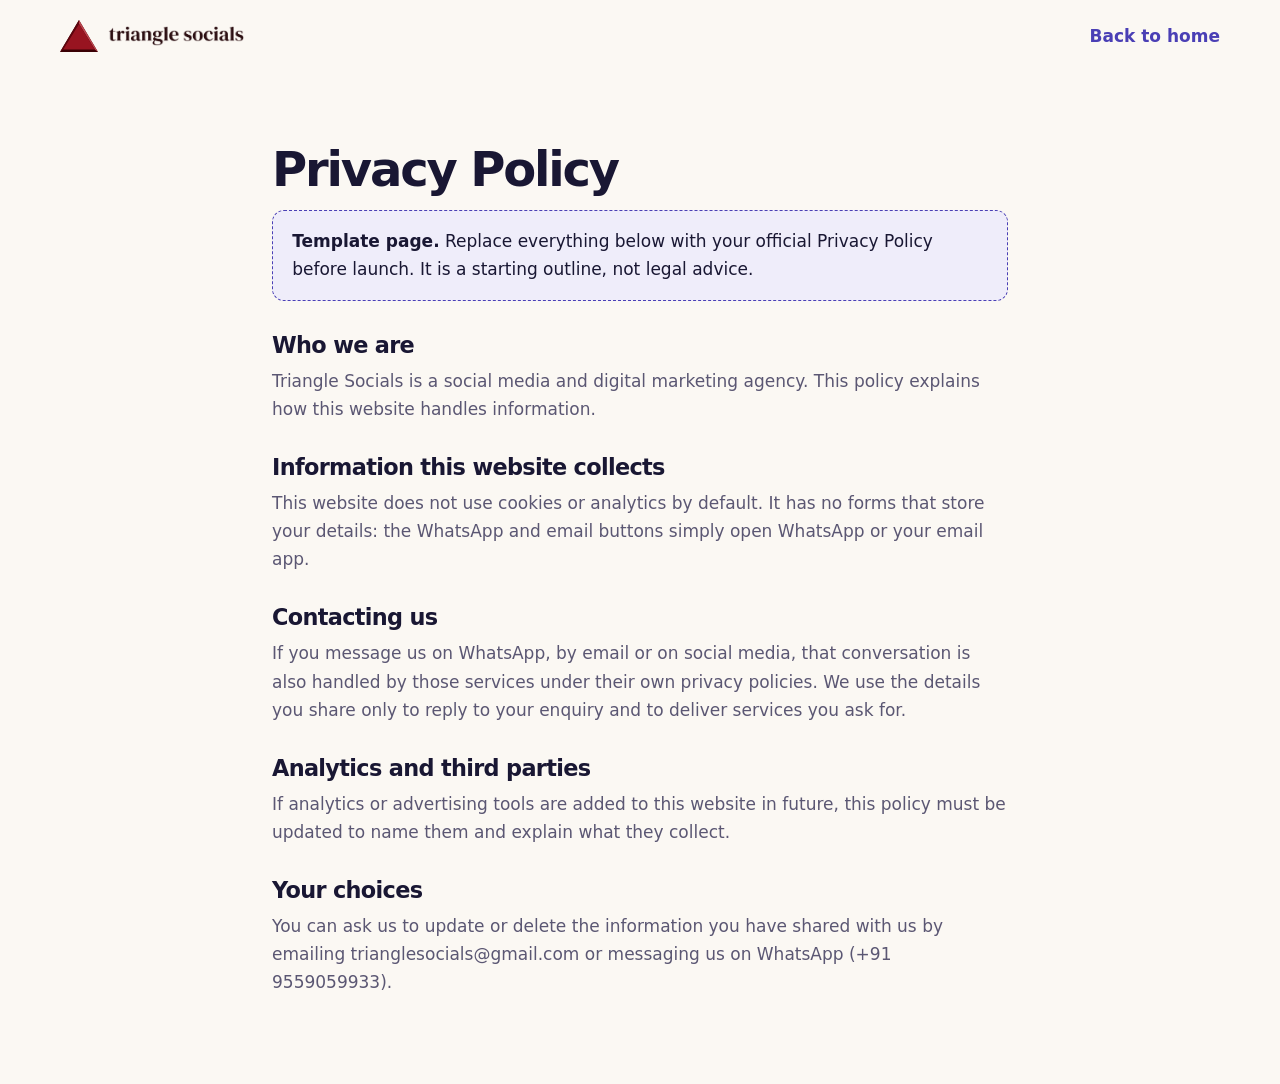
==== privacy.html @ 575d81a9 "Initial commit: Triangle Socials website Static site for Cloudflare Pages. No build step, no framewo" ====
<!DOCTYPE html>
<html lang="en">
<head>
<meta charset="utf-8">
<meta name="viewport" content="width=device-width, initial-scale=1">
<title>Privacy Policy | Triangle Socials</title>
<meta name="description" content="Privacy policy for the Triangle Socials website.">
<meta name="robots" content="noindex">
<meta name="theme-color" content="#fbf8f3">
<link rel="icon" href="favicon.ico" sizes="any">
<link rel="stylesheet" href="css/style.css">
</head>
<body>
<header class="site-header">
  <div class="container header__bar">
    <a class="brand" href="index.html">
      <img class="brand__mark" src="assets/logo/triangle-socials-mark.svg" width="108" height="89" alt="">
      <img class="brand__word" src="assets/logo/triangle-socials-wordmark.png" width="640" height="98" alt="Triangle Socials">
    </a>
    <a class="link-arrow" href="index.html">Back to home</a>
  </div>
</header>
<main class="container prose">
  <h1>Privacy Policy</h1>
  <p class="notice"><strong>Template page.</strong> Replace everything below with your official Privacy Policy before launch. It is a starting outline, not legal advice.</p>

  <h2>Who we are</h2>
  <p>Triangle Socials is a social media and digital marketing agency. This policy explains how this website handles information.</p>

  <h2>Information this website collects</h2>
  <p>This website does not use cookies or analytics by default. It has no forms that store your details: the WhatsApp and email buttons simply open WhatsApp or your email app.</p>

  <h2>Contacting us</h2>
  <p>If you message us on WhatsApp, by email or on social media, that conversation is also handled by those services under their own privacy policies. We use the details you share only to reply to your enquiry and to deliver services you ask for.</p>

  <h2>Analytics and third parties</h2>
  <p>If analytics or advertising tools are added to this website in future, this policy must be updated to name them and explain what they collect.</p>

  <h2>Your choices</h2>
  <p>You can ask us to update or delete the information you have shared with us by emailing trianglesocials@gmail.com or messaging us on WhatsApp (+91 9559059933).</p>
</main>
</body>
</html>
---- css/style.css ----
/* ==========================================================================
   TRIANGLE SOCIALS — stylesheet
   One file on purpose: no build step, one request, easy to hand over.
   Media queries live next to the component they affect.

   CONTENTS
     1. Design tokens (colours, type, spacing, shadows)
     2. Base + utilities
     3. Buttons and links
     4. Header and navigation
     5. Hero
     6. Section shells
     7. Service groups ("What we do")
     8. Google and local growth (journey, cards, comparison, local CTA)
     9. Industries
    10. Experience (case study, legacy, timeline)
    11. Founders
    12. How we work
    13. FAQ
    14. Contact CTA and social links
    15. Footer
    16. Floating WhatsApp button
    17. Scroll reveal
    18. 404 and legal pages
    19. Reduced motion
   ========================================================================== */

/* == 1. DESIGN TOKENS ====================================================== */
:root {
  /* Surfaces — about 80% of the page is these warm neutrals */
  --bg-primary: #fbf8f3;
  --bg-secondary: #f4efe8;
  --bg-accent: #efedfa;
  --surface: #ffffff;
  --night: #14122b;

  /* Text */
  --text-primary: #191733;
  --text-secondary: #5b5773;
  --text-on-dark: #f6f4ff;

  /* Brand — about 20%: indigo accent plus the logo's crimson */
  --brand-primary: #4a3fb5;
  --brand-primary-dark: #382f94;
  --brand-secondary: #911520;
  --brand-tint: #e6e2fa;
  --rose-tint: #f7e4e3;

  /* Lines and depth */
  --border-color: #e7e0d5;
  --shadow-soft: 0 12px 32px -14px rgba(25, 23, 51, .18);
  --shadow-lift: 0 26px 50px -20px rgba(25, 23, 51, .3);
  --shadow-btn: 0 10px 22px -8px rgba(74, 63, 181, .55);

  /* Type — system stack only, so no font is ever downloaded */
  --font-sans: ui-sans-serif, system-ui, -apple-system, "Segoe UI Variable Display", "Segoe UI", Roboto, "Helvetica Neue", Arial, sans-serif;

  /* Motion — one shared curve; only transform/opacity/colour are animated */
  --transition-interactive: transform 180ms ease, opacity 180ms ease, background-color 180ms ease, border-color 180ms ease, box-shadow 180ms ease, color 180ms ease;

  /* Shape and rhythm */
  --radius: 20px;
  --radius-sm: 12px;
  --radius-lg: 32px;
  --container: 1160px;
  --gutter: clamp(1.25rem, 5vw, 2.5rem);
  --header-h: 72px;
  --lattice: 56px;
}

/* == 2. BASE + UTILITIES =================================================== */
*, *::before, *::after { box-sizing: border-box; }
html { -webkit-text-size-adjust: 100%; scroll-padding-top: calc(var(--header-h) + 8px); color-scheme: light; }
@media (prefers-reduced-motion: no-preference) { html { scroll-behavior: smooth; } }
body { margin: 0; background: var(--bg-primary); color: var(--text-secondary); font: 400 1.0625rem/1.65 var(--font-sans); -webkit-font-smoothing: antialiased; -moz-osx-font-smoothing: grayscale; }
img, svg { max-width: 100%; }
img { display: block; height: auto; }
main:focus { outline: none; }
h1, h2, h3, h4 { margin: 0; color: var(--text-primary); font-weight: 800; line-height: 1.1; letter-spacing: -.03em; }
h1 { font-size: clamp(2.3rem, 6.2vw, 4.3rem); letter-spacing: -.045em; line-height: 1.03; }
h2 { font-size: clamp(1.85rem, 4.2vw, 2.9rem); }
h3 { font-size: clamp(1.2rem, 2.1vw, 1.45rem); letter-spacing: -.02em; line-height: 1.2; }
h4 { font-size: 1rem; letter-spacing: -.01em; line-height: 1.3; }
p { margin: 0 0 1rem; }
ul, ol { margin: 0; padding: 0; list-style: none; }
a { color: inherit; }
[hidden] { display: none !important; }
:focus-visible { outline: 3px solid var(--brand-primary); outline-offset: 3px; border-radius: 6px; }
.on-dark :focus-visible { outline-color: #fff; }
.sprite { position: absolute; width: 0; height: 0; overflow: hidden; }
.icon { width: 1.25rem; height: 1.25rem; flex: none; fill: none; stroke: currentColor; stroke-width: 1.8; stroke-linecap: round; stroke-linejoin: round; }
.visually-hidden { position: absolute !important; width: 1px; height: 1px; margin: -1px; padding: 0; overflow: hidden; clip: rect(0 0 0 0); white-space: nowrap; border: 0; }
.container { width: min(100% - 2 * var(--gutter), var(--container)); margin-inline: auto; }
.skip-link { position: absolute; left: 1rem; top: -4rem; z-index: 100; padding: .7rem 1rem; border-radius: var(--radius-sm); background: var(--text-primary); color: #fff; text-decoration: none; transition: top 150ms; }
.skip-link:focus { top: 1rem; }

/* Small brand pieces */
.tri { flex: none; width: .75em; height: .65em; background: var(--brand-secondary); clip-path: polygon(50% 0, 100% 100%, 0 100%); }
.eyebrow { display: inline-flex; align-items: center; gap: .6rem; margin: 0 0 1.1rem; font: 700 .78rem/1.2 var(--font-sans); letter-spacing: .16em; text-transform: uppercase; color: var(--brand-primary); }
.eyebrow::before { content: ""; width: .7rem; height: .6rem; background: var(--brand-secondary); clip-path: polygon(50% 0, 100% 100%, 0 100%); }
.mark { background: linear-gradient(transparent 64%, rgba(74, 63, 181, .18) 64%); padding: 0 .06em; margin: 0 -.06em; -webkit-box-decoration-break: clone; box-decoration-break: clone; }
.divider { display: flex; align-items: center; gap: 1rem; color: var(--border-color); }
.divider::before, .divider::after { content: ""; flex: 1; height: 1px; background: currentColor; }
.divider .tri { width: .9rem; height: .78rem; background: var(--brand-secondary); }
.badge { display: inline-flex; align-items: center; gap: .5rem; padding: .4rem .85rem; border-radius: 999px; background: var(--brand-tint); color: var(--brand-primary-dark); font: 700 .72rem/1 var(--font-sans); letter-spacing: .12em; text-transform: uppercase; }
.badge--dark { background: rgba(255, 255, 255, .1); color: #d8d2ff; }

/* == 3. BUTTONS AND LINKS ================================================== */
.btn { position: relative; display: inline-flex; align-items: center; justify-content: center; gap: .6rem; min-height: 48px; padding: .8rem 1.5rem; border: 1px solid transparent; border-radius: 999px; font: 700 .98rem/1.2 var(--font-sans); letter-spacing: -.01em; text-decoration: none; cursor: pointer; transition: var(--transition-interactive); -webkit-tap-highlight-color: transparent; }
.btn .icon { width: 1.1em; height: 1.1em; }
.btn .icon--arrow { transition: transform 180ms ease; }
.btn--lg { min-height: 54px; padding: .95rem 1.8rem; font-size: 1rem; }
.btn--sm { min-height: 42px; padding: .55rem 1.15rem; font-size: .92rem; }
.btn--primary { background: linear-gradient(180deg, #5849c9, var(--brand-primary)); color: #fff; box-shadow: 0 1px 0 rgba(255, 255, 255, .25) inset, var(--shadow-btn); }
.btn--ghost { border-color: var(--border-color); background: var(--surface); color: var(--text-primary); }
.btn--light { background: #fff; color: var(--brand-primary-dark); }
.btn--outline-light { border-color: rgba(255, 255, 255, .35); background: rgba(255, 255, 255, .06); color: #fff; }
@media (hover: hover) {
  .btn:hover { transform: translateY(-2px); }
  .btn:hover .icon--arrow { transform: translateX(3px); }
  .btn--primary:hover { background: linear-gradient(180deg, #6555d8, #4f43c2); box-shadow: 0 1px 0 rgba(255, 255, 255, .3) inset, 0 16px 28px -10px rgba(74, 63, 181, .6); }
  .btn--ghost:hover { border-color: var(--brand-primary); color: var(--brand-primary); box-shadow: var(--shadow-soft); }
  .btn--light:hover { box-shadow: 0 16px 30px -12px rgba(0, 0, 0, .55); }
  .btn--outline-light:hover { border-color: rgba(255, 255, 255, .65); background: rgba(255, 255, 255, .14); }
}
@media (max-width: 420px) { .btn--lg { padding-inline: 1.3rem; } }
.btn:active { transform: scale(.97); box-shadow: none; transition-duration: 90ms; }
.link-arrow { display: inline-flex; align-items: center; gap: .45rem; font-weight: 700; color: var(--brand-primary); text-decoration: none; transition: var(--transition-interactive); }
.link-arrow .icon { width: 1rem; height: 1rem; transition: transform 180ms ease; }
.link-arrow:active { transform: scale(.97); }
@media (hover: hover) { .link-arrow:hover { color: var(--brand-secondary); } .link-arrow:hover .icon { transform: translateX(4px); } }


/* == 4. HEADER AND NAVIGATION ============================================== */
.site-header { z-index: 50; background: rgba(251, 248, 243, .92); border-bottom: 1px solid transparent; transition: background-color 200ms ease, border-color 200ms ease, box-shadow 200ms ease; }
@supports ((-webkit-backdrop-filter: blur(1px)) or (backdrop-filter: blur(1px))) {
  .site-header { -webkit-backdrop-filter: saturate(1.5) blur(14px); backdrop-filter: saturate(1.5) blur(14px); }
}
@supports not ((-webkit-backdrop-filter: blur(1px)) or (backdrop-filter: blur(1px))) { .site-header { background: rgba(251, 248, 243, .97); } }
.site-header.is-scrolled { background: rgba(251, 248, 243, .97); border-color: var(--border-color); box-shadow: 0 12px 30px -24px rgba(25, 23, 51, .45); }
.js .site-header { position: sticky; top: 0; }
.header__bar { display: flex; flex-wrap: wrap; align-items: center; justify-content: space-between; gap: .25rem 1rem; min-height: var(--header-h); }
.brand { display: flex; align-items: center; gap: .65rem; text-decoration: none; }
.brand__mark { width: 38px; transition: transform 180ms ease; }
.brand__word { width: 136px; }
@media (hover: hover) { .brand:hover .brand__mark { transform: scale(1.08) rotate(-3deg); } }
.site-nav { flex-basis: 100%; padding-bottom: .7rem; }
.site-nav__list { display: flex; flex-wrap: wrap; gap: .1rem 1.25rem; }
.site-nav a { text-decoration: none; }
.site-nav__list a { position: relative; display: inline-block; padding: .4rem 0; font-size: .95rem; font-weight: 600; color: var(--text-primary); transition: color 180ms ease; }
.site-nav__list a::after { content: ""; position: absolute; left: 0; right: 0; bottom: 0; height: 2px; border-radius: 2px; background: linear-gradient(90deg, var(--brand-primary), var(--brand-secondary)); transform: scaleX(0); transform-origin: left; transition: transform 220ms ease; }
.site-nav__list a:hover { color: var(--brand-primary); }
.site-nav__list a:hover::after, .site-nav__list a[aria-current]::after { transform: scaleX(1); }
.site-nav__list a[aria-current] { color: var(--brand-primary); }
.site-nav .btn { margin-top: .6rem; }
.nav-toggle { display: none; width: 46px; height: 46px; align-items: center; justify-content: center; border: 1px solid var(--border-color); border-radius: 14px; background: var(--surface); color: var(--text-primary); cursor: pointer; transition: var(--transition-interactive); -webkit-tap-highlight-color: transparent; }
.nav-toggle:active { transform: scale(.95); }
.nav-toggle__bars, .nav-toggle__bars::before, .nav-toggle__bars::after { display: block; width: 20px; height: 2px; border-radius: 2px; background: currentColor; transition: transform 200ms ease, background-color 200ms ease; }
.nav-toggle__bars { position: relative; }
.nav-toggle__bars::before, .nav-toggle__bars::after { content: ""; position: absolute; left: 0; }
.nav-toggle__bars::before { top: -6px; }
.nav-toggle__bars::after { top: 6px; }
.nav-toggle[aria-expanded="true"] .nav-toggle__bars { background: transparent; }
.nav-toggle[aria-expanded="true"] .nav-toggle__bars::before { transform: translateY(6px) rotate(45deg); }
.nav-toggle[aria-expanded="true"] .nav-toggle__bars::after { transform: translateY(-6px) rotate(-45deg); }
/* With JavaScript the mobile menu becomes a dropdown panel */
.js .nav-toggle { display: inline-flex; }
.js .site-nav { position: absolute; inset: 100% 0 auto 0; flex-basis: auto; padding: .4rem var(--gutter) 1.6rem; background: rgba(251, 248, 243, .98); border-bottom: 1px solid var(--border-color); box-shadow: 0 30px 40px -30px rgba(25, 23, 51, .4); visibility: hidden; opacity: 0; transform: translateY(-8px); transition: opacity 200ms ease, transform 200ms ease, visibility 0s 200ms; }
.js .site-nav.is-open { visibility: visible; opacity: 1; transform: none; transition-delay: 0s; }
.js .site-nav__list { flex-direction: column; gap: 0; }
.js .site-nav__list a { display: block; padding: 1rem 0; border-bottom: 1px solid var(--border-color); font-size: 1.05rem; }
.js .site-nav__list a::after { display: none; }
.js .site-nav .btn { display: flex; margin-top: 1.25rem; }
@media (min-width: 980px) {
  .site-header { position: sticky; top: 0; }
  .header__bar { flex-wrap: nowrap; }
  .site-nav, .js .site-nav { position: static; display: flex; flex: 0 1 auto; align-items: center; gap: 1.75rem; padding: 0; border: 0; background: none; box-shadow: none; visibility: visible; opacity: 1; transform: none; }
  .nav-toggle, .js .nav-toggle { display: none; }
  .site-nav__list, .js .site-nav__list { flex-direction: row; gap: 1.4rem; }
  .site-nav__list a, .js .site-nav__list a { padding: .4rem 0; border: 0; font-size: .93rem; }
  .js .site-nav__list a::after { display: block; }
  .site-nav .btn, .js .site-nav .btn { display: inline-flex; margin: 0; }
}

/* == 5. HERO =============================================================== */
.hero { position: relative; overflow: hidden; padding: clamp(2.5rem, 6vw, 5rem) 0 clamp(3.5rem, 7vw, 6.5rem); }
.hero__bg { position: absolute; inset: 0; pointer-events: none; }
.hero__lattice { position: absolute; inset: 0; opacity: .6; background-image: repeating-linear-gradient(60deg, rgba(74, 63, 181, .12) 0 1px, transparent 1px var(--lattice)), repeating-linear-gradient(-60deg, rgba(74, 63, 181, .12) 0 1px, transparent 1px var(--lattice)), repeating-linear-gradient(0deg, rgba(74, 63, 181, .12) 0 1px, transparent 1px var(--lattice)); -webkit-mask-image: radial-gradient(ellipse 62% 72% at 78% 44%, #000 0, transparent 74%); mask-image: radial-gradient(ellipse 62% 72% at 78% 44%, #000 0, transparent 74%); }
.orb { position: absolute; aspect-ratio: 1; border-radius: 50%; }
.orb--indigo { width: clamp(320px, 52vw, 720px); right: -14%; top: -20%; background: radial-gradient(circle at 40% 40%, rgba(120, 104, 240, .3), rgba(120, 104, 240, 0) 66%); }
.orb--rose { width: clamp(260px, 40vw, 560px); left: -12%; bottom: -26%; background: radial-gradient(circle at 50% 50%, rgba(199, 60, 74, .16), rgba(199, 60, 74, 0) 66%); }
.hero__grid { position: relative; display: grid; gap: 3.5rem; align-items: center; }
.eyebrow--pill { padding: .5rem .95rem .5rem .85rem; border: 1px solid var(--border-color); border-radius: 999px; background: rgba(255, 255, 255, .75); }
.hero h1 { margin-bottom: 1.4rem; }
.hero__lead { max-width: 34rem; font-size: clamp(1.05rem, 1.9vw, 1.2rem); }
.hero__actions { display: flex; flex-wrap: wrap; gap: .8rem; margin: 2rem 0 1.75rem; }
.proof { display: flex; flex-wrap: wrap; gap: .6rem 1.4rem; font-size: .9rem; font-weight: 600; color: var(--text-primary); }
.proof li { display: flex; align-items: center; gap: .55rem; }
@media (max-width: 519px) { .hero__actions .btn { flex: 1 1 100%; } }

.stage { position: relative; width: min(100%, 540px); margin-inline: auto; }
.stage__card { position: absolute; inset: 0; border-radius: var(--radius-lg); }
.stage__card--back { background: linear-gradient(140deg, #e2ddf9, #cfc8f4); transform: translate(5%, 5%) rotate(5deg); }
.stage__card--mid { background: linear-gradient(140deg, #f9e6e5, #f1cdd0); transform: translate(-4%, 3%) rotate(-4deg); }
.stage__main { position: relative; z-index: 2; margin: 0; overflow: hidden; border: 1px solid rgba(255, 255, 255, .85); border-radius: var(--radius-lg); background: var(--bg-primary); box-shadow: var(--shadow-lift), 0 0 0 1px var(--border-color); }
.stage__main img { width: 100%; }
.chip { position: absolute; z-index: 3; display: inline-flex; align-items: center; gap: .5rem; padding: .45rem .9rem .45rem .45rem; border: 1px solid var(--border-color); border-radius: 999px; background: rgba(255, 255, 255, .94); box-shadow: var(--shadow-soft); font: 700 .82rem/1 var(--font-sans); color: var(--text-primary); white-space: nowrap; }
.chip .icon { width: 1.9rem; height: 1.9rem; padding: .45rem; border-radius: 50%; background: var(--brand-tint); color: var(--brand-primary); }
.chip--rose .icon { background: var(--rose-tint); color: var(--brand-secondary); }
.chip--1 { top: 3%; left: 4%; }
.chip--2 { top: 10%; right: 2%; }
.chip--3 { bottom: 10%; left: 2%; }
.chip--4 { bottom: 3%; right: 6%; }
@media (min-width: 960px) { .chip--1 { left: -3%; } .chip--2 { right: -4%; } .chip--3 { left: -4%; } .chip--4 { right: -2%; } }
.tri-float { position: absolute; z-index: 1; clip-path: polygon(50% 0, 100% 100%, 0 100%); }
.tri-float--1 { top: -4%; right: 14%; width: 54px; height: 47px; background: var(--brand-primary); opacity: .85; }
.tri-float--2 { bottom: -4%; left: 16%; width: 34px; height: 30px; background: var(--brand-secondary); opacity: .9; }
.tri-float--3 { top: 46%; right: -8%; width: 92px; height: 80px; background: var(--brand-tint); }
/* Idle motion runs only while the hero is on screen (js/main.js adds .hero-live) */
@media (prefers-reduced-motion: no-preference) {
  .hero-live .chip { animation: float 7s ease-in-out infinite; }
  .hero-live .chip--2 { animation-duration: 8s; animation-delay: -2s; }
  .hero-live .chip--3 { animation-duration: 9s; animation-delay: -4s; }
  .hero-live .chip--4 { animation-duration: 7.5s; animation-delay: -1s; }
  .hero-live .tri-float { animation: drift 14s ease-in-out infinite alternate; }
  .hero-live .tri-float--2 { animation-duration: 11s; }
}
@keyframes float { 0%, 100% { transform: translateY(0); } 50% { transform: translateY(-8px); } }
@keyframes drift { from { transform: translate(0, 0) rotate(0); } to { transform: translate(10px, -14px) rotate(14deg); } }
@media (max-width: 519px) {
  .chip--2 { top: 3%; }
  .chip--3 { bottom: 3%; }
  .chip--4 { right: 2%; }
  .chip { padding: .35rem .7rem .35rem .35rem; font-size: .74rem; }
  .chip .icon { width: 1.6rem; height: 1.6rem; padding: .38rem; }
  .tri-float--3 { right: -3%; }
}
@media (min-width: 960px) { .hero__grid { grid-template-columns: 1.05fr .95fr; gap: 4rem; } }

/* == 6. SECTION SHELLS ===================================================== */
.section { padding: clamp(4rem, 8vw, 7rem) 0; }
.section--slim { padding: clamp(3rem, 5vw, 4.5rem) 0; }
.section--tint { background: var(--bg-secondary); }
.section--accent { background: var(--bg-accent); }
.section__head { max-width: 46rem; margin-bottom: clamp(2.25rem, 5vw, 3.5rem); }
.section__head--wide { max-width: 52rem; }
.section__head p:not(.eyebrow) { margin: 1.1rem 0 0; font-size: 1.12rem; }

/* == 7. SERVICE GROUPS ===================================================== */
.groups { display: grid; gap: 1rem; }
.group { position: relative; padding: 1.7rem; border: 1px solid var(--border-color); border-radius: var(--radius); background: var(--surface); transition: var(--transition-interactive); }
.group__head { display: flex; align-items: flex-start; gap: 1rem; margin-bottom: 1.25rem; }
.group__head p { margin: .4rem 0 0; font-size: .98rem; }
.card__icon { display: grid; place-items: center; width: 52px; height: 52px; border-radius: 16px; background: var(--brand-tint); color: var(--brand-primary); transition: transform 220ms ease, background-color 180ms ease, color 180ms ease; }
.card__icon .icon { width: 1.5rem; height: 1.5rem; }
.chips-list { display: flex; flex-wrap: wrap; gap: .45rem; }
.chips-list li { padding: .4rem .8rem; border: 1px solid var(--border-color); border-radius: 999px; background: var(--bg-primary); font-size: .88rem; font-weight: 600; color: var(--text-primary); }
.group__link { margin-top: 1.25rem; }
.group--feature { background: linear-gradient(150deg, #fff 22%, var(--bg-accent)); border-color: #d6d0f2; }
.group--feature .chips-list li { background: rgba(255, 255, 255, .8); border-color: #ddd8f5; }
@media (hover: hover) {
  .group:hover { transform: translateY(-3px); border-color: rgba(74, 63, 181, .4); box-shadow: var(--shadow-lift); }
  .group:hover .card__icon { transform: rotate(-6deg); background: var(--brand-primary); color: #fff; }
}
.services__note { max-width: 44rem; margin: 2rem 0 0; font-size: 1rem; }
@media (min-width: 700px) {
  .groups { grid-template-columns: repeat(2, 1fr); }
  .group--feature { grid-column: 1 / -1; }
  .group--feature .group__head p { font-size: 1.08rem; }
}


/* == 8. GOOGLE AND LOCAL GROWTH ============================================ */

/* Customer journey */
.journey-wrap { margin-bottom: clamp(2rem, 4vw, 3rem); padding: clamp(1.4rem, 3.5vw, 2.25rem); border: 1px solid var(--border-color); border-radius: var(--radius); background: var(--surface); }
.journey__title { margin-bottom: 1.4rem; font-size: 1.1rem; }
.journey { display: grid; gap: .55rem; }
.journey__step { position: relative; display: flex; align-items: center; gap: .75rem; padding: .8rem 1rem; border: 1px solid var(--border-color); border-radius: var(--radius-sm); background: var(--bg-primary); font-size: .95rem; font-weight: 600; color: var(--text-primary); }
.journey__step .icon { width: 1.15rem; height: 1.15rem; color: var(--brand-primary); }
.journey__step::after { content: ""; position: absolute; left: 1.55rem; bottom: -.55rem; width: .7rem; height: .55rem; background: var(--border-color); clip-path: polygon(50% 100%, 100% 0, 0 0); }
.journey__step:last-child::after { display: none; }
.journey__step--end { border-color: #bfe9cd; background: #eefaf1; }
.journey__step--end .icon { color: #157a3c; }
.journey__note { margin: 1.25rem 0 0; font-size: .95rem; }
@media (min-width: 900px) {
  .journey { grid-template-columns: repeat(5, 1fr); gap: 1.4rem; }
  .journey__step { flex-direction: column; align-items: flex-start; gap: .55rem; height: 100%; }
  .journey__step::after { left: auto; right: -1.05rem; top: 50%; bottom: auto; width: .55rem; height: .7rem; transform: translateY(-50%); clip-path: polygon(100% 50%, 0 100%, 0 0); }
}

/* Google service cards */
.services__grid { display: grid; gap: 1rem; }
.card { position: relative; isolation: isolate; display: flex; flex-direction: column; overflow: hidden; padding: 1.65rem; border: 1px solid var(--border-color); border-radius: var(--radius); background: var(--surface); transition: var(--transition-interactive); -webkit-tap-highlight-color: transparent; }
.card::before { content: ""; position: absolute; inset: 0; z-index: -1; opacity: 0; background: radial-gradient(420px circle at var(--mx, 50%) var(--my, 0%), rgba(74, 63, 181, .11), transparent 45%); transition: opacity 220ms ease; }
.card .card__icon { margin-bottom: 1.3rem; }
.card h3 { margin-bottom: .55rem; }
.card p { margin: 0; font-size: .98rem; }
.card__list { display: grid; gap: .3rem; margin-top: 1.1rem; font-size: .95rem; }
.card__list li { display: flex; align-items: baseline; gap: .6rem; }
.card__list li::before { content: ""; flex: none; width: .55rem; height: .48rem; background: var(--brand-primary); clip-path: polygon(50% 0, 100% 100%, 0 100%); }
.card__cta { display: inline-flex; align-items: center; gap: .45rem; margin-top: auto; padding-top: 1.3rem; font-weight: 700; font-size: .95rem; color: var(--brand-primary); text-decoration: none; }
.card__cta::after { content: ""; position: absolute; inset: 0; }          /* the whole card is the link */
.card__cta .icon { width: 1rem; height: 1rem; transition: transform 180ms ease; }
.card:active { transform: scale(.985); }
@supports selector(:has(*)) {
  .card__cta:focus-visible { outline: none; }
  .card:has(.card__cta:focus-visible) { outline: 3px solid var(--brand-primary); outline-offset: 3px; }
}
@media (hover: hover) {
  .card:hover { transform: translateY(-4px); border-color: rgba(74, 63, 181, .4); box-shadow: var(--shadow-lift); }
  .card:hover::before { opacity: 1; }
  .card:hover .card__icon { transform: translateY(-3px) rotate(-6deg); background: var(--brand-primary); color: #fff; }
  .card:hover .card__cta .icon { transform: translateX(5px); }
}
.card--feature { background: linear-gradient(150deg, #fff 25%, var(--bg-accent)); }
.card--feature::after { content: ""; position: absolute; right: -34px; bottom: -34px; z-index: -1; width: 200px; height: 174px; background: var(--brand-tint); opacity: .6; clip-path: polygon(50% 0, 100% 100%, 0 100%); }
.card--feature h3 { font-size: clamp(1.4rem, 2.6vw, 1.8rem); }
.card--feature p { max-width: 34rem; font-size: 1.04rem; }
@media (min-width: 640px) { .services__grid { grid-template-columns: repeat(2, 1fr); } .card--feature { grid-column: 1 / -1; } .card--feature .card__list { columns: 2; } }
@media (min-width: 1000px) { .services__grid { grid-template-columns: repeat(3, 1fr); } .card--feature { grid-column: span 3; } .card--feature .card__list { columns: 3; } }

/* Paid / organic / local comparison */
.compare { margin-top: clamp(2.5rem, 5vw, 4rem); }
.compare__title { font-size: clamp(1.4rem, 2.8vw, 1.9rem); }
.compare__lead { max-width: 44rem; margin: .8rem 0 2rem; }
.compare__grid { display: grid; gap: 1rem; }
.compare__col { padding: 1.5rem; border: 1px solid var(--border-color); border-radius: var(--radius); background: var(--surface); transition: var(--transition-interactive); }
.compare__tag { margin: 0 0 .35rem; font: 700 .72rem/1.2 var(--font-sans); letter-spacing: .14em; text-transform: uppercase; color: var(--brand-secondary); }
.compare__col h4 { margin-bottom: 1rem; font-size: 1.2rem; letter-spacing: -.02em; }
.compare__col ul { display: grid; gap: .45rem; font-size: .95rem; }
.compare__col li { display: flex; align-items: baseline; gap: .6rem; }
.compare__col li::before { content: ""; flex: none; width: .5rem; height: .44rem; background: var(--brand-primary); clip-path: polygon(50% 0, 100% 100%, 0 100%); }
@media (hover: hover) { .compare__col:hover { transform: translateY(-3px); border-color: rgba(74, 63, 181, .4); box-shadow: var(--shadow-soft); } }
@media (min-width: 760px) { .compare__grid { grid-template-columns: repeat(3, 1fr); } }

/* Local lead generation band */
.local-cta { display: grid; gap: 1.75rem; align-items: center; margin-top: clamp(2.5rem, 5vw, 4rem); padding: clamp(1.6rem, 4vw, 2.75rem); border: 1px solid #d6d0f2; border-radius: var(--radius-lg); background: linear-gradient(140deg, #fff, var(--bg-accent)); }
.local-cta h3 { margin-bottom: .8rem; font-size: clamp(1.4rem, 3vw, 2rem); }
.local-cta p { margin: 0; }
.local-cta .btn { justify-self: start; }
@media (min-width: 900px) { .local-cta { grid-template-columns: 1fr auto; gap: 3rem; } .local-cta .btn { justify-self: end; } }

/* == 9. INDUSTRIES ========================================================= */
.industries { display: grid; gap: 1rem; }
.industry { padding: 1.45rem; border: 1px solid var(--border-color); border-radius: var(--radius); background: var(--surface); transition: var(--transition-interactive); }
.industry .icon { width: 1.6rem; height: 1.6rem; margin-bottom: .9rem; color: var(--brand-primary); }
.industry h3 { margin-bottom: .3rem; font-size: 1.12rem; }
.industry p { margin: 0; font-size: .95rem; }
@media (hover: hover) { .industry:hover { transform: translateY(-3px); border-color: rgba(74, 63, 181, .4); box-shadow: var(--shadow-soft); } }
@media (min-width: 620px) { .industries { grid-template-columns: repeat(2, 1fr); } }
@media (min-width: 980px) { .industries { grid-template-columns: repeat(3, 1fr); } }

/* == 10. EXPERIENCE ======================================================== */
.case { position: relative; display: grid; gap: 2.5rem; overflow: hidden; padding: clamp(1.4rem, 4vw, 3rem); border: 1px solid var(--border-color); border-radius: var(--radius-lg); background: var(--surface); box-shadow: var(--shadow-soft); }
.case::before { content: ""; position: absolute; left: -120px; top: -160px; width: 460px; aspect-ratio: 1; border-radius: 50%; background: radial-gradient(circle, rgba(120, 104, 240, .16), transparent 68%); pointer-events: none; }
.case > * { position: relative; }
.case__cover { position: relative; overflow: hidden; margin-bottom: 1.75rem; border-radius: var(--radius); aspect-ratio: 16 / 9; background: repeating-linear-gradient(60deg, rgba(255, 255, 255, .14) 0 1px, transparent 1px 44px), repeating-linear-gradient(-60deg, rgba(255, 255, 255, .14) 0 1px, transparent 1px 44px), repeating-linear-gradient(0deg, rgba(255, 255, 255, .14) 0 1px, transparent 1px 44px), linear-gradient(140deg, #3a2f95, #5b45d6 62%, #a13a72); }
.case__cover svg { position: absolute; inset: 0; width: 100%; height: 100%; transition: transform 500ms ease; }
.case__cover::after { content: ""; position: absolute; inset: 0; background: linear-gradient(180deg, transparent 45%, rgba(20, 18, 43, .35)); opacity: .6; transition: opacity 220ms ease; }
.case__title { margin: 1rem 0 .35rem; font-size: clamp(2.2rem, 5vw, 3.4rem); letter-spacing: -.045em; }
.case__sub { margin-bottom: 1rem; font-weight: 700; color: var(--brand-primary); }
.case__text { font-size: 1.05rem; }
.case .btn { margin-top: .5rem; }
.work-groups { display: grid; gap: 1rem; align-content: start; }
.work-group { padding: 1.3rem 1.4rem; border: 1px solid var(--border-color); border-radius: var(--radius-sm); background: var(--bg-primary); transition: var(--transition-interactive); }
.work-group h4 { margin-bottom: .8rem; font-size: 1.02rem; }
.work-group ul { display: grid; gap: .4rem; font-size: .96rem; }
.work-group li { display: flex; align-items: baseline; gap: .65rem; }
.work-group li::before { content: ""; flex: none; width: .55rem; height: .48rem; background: var(--brand-primary); clip-path: polygon(50% 0, 100% 100%, 0 100%); }
.work-group p { margin: 0; font-size: .96rem; }
@media (hover: hover) {
  .work-group:hover { transform: translateY(-2px); border-color: rgba(74, 63, 181, .4); background: #fff; box-shadow: var(--shadow-soft); }
  .case:hover .case__cover svg { transform: scale(1.04); }
  .case:hover .case__cover::after { opacity: .25; }
}
@media (min-width: 640px) { .work-groups { grid-template-columns: repeat(2, 1fr); } }
@media (min-width: 980px) { .case { grid-template-columns: .92fr 1.08fr; gap: 3.5rem; align-items: start; } }

.legacy { position: relative; display: grid; gap: 2rem; align-items: center; overflow: hidden; margin-top: 1.25rem; padding: clamp(1.6rem, 4.5vw, 3.5rem); border-radius: var(--radius-lg); background: radial-gradient(120% 150% at 0% 0%, #2c2668 0, var(--night) 62%); color: var(--text-on-dark); box-shadow: var(--shadow-lift); }
.legacy::after { content: ""; position: absolute; inset: 0; pointer-events: none; background-image: repeating-linear-gradient(60deg, rgba(255, 255, 255, .07) 0 1px, transparent 1px var(--lattice)), repeating-linear-gradient(-60deg, rgba(255, 255, 255, .07) 0 1px, transparent 1px var(--lattice)), repeating-linear-gradient(0deg, rgba(255, 255, 255, .07) 0 1px, transparent 1px var(--lattice)); -webkit-mask-image: radial-gradient(ellipse 70% 100% at 100% 0, #000, transparent 70%); mask-image: radial-gradient(ellipse 70% 100% at 100% 0, #000, transparent 70%); }
.legacy > * { position: relative; z-index: 1; }
.legacy__stat { display: flex; align-items: baseline; gap: .9rem; }
.legacy__num { font-size: clamp(4.5rem, 13vw, 8.5rem); font-weight: 800; letter-spacing: -.07em; line-height: .85; color: #fff; }
.legacy__cap { max-width: 9rem; font-size: .9rem; font-weight: 600; line-height: 1.35; color: #cfc8ff; }
.legacy h3 { margin: 1rem 0; font-size: clamp(1.55rem, 3.4vw, 2.3rem); color: #fff; }
.legacy p { max-width: 40rem; color: rgba(246, 244, 255, .82); }
.legacy__note { margin: 1.5rem 0 0; padding-left: 1.1rem; border-left: 2px solid #d8506a; font-weight: 600; color: #fff !important; }
@media (min-width: 900px) { .legacy { grid-template-columns: auto 1fr; gap: 4.5rem; } .legacy__stat { flex-direction: column; align-items: flex-start; gap: 1rem; } }

/* Case study timeline */
.timeline { margin-top: clamp(3rem, 6vw, 5rem); }
.timeline > h3 { margin-bottom: 2rem; font-size: clamp(1.4rem, 3vw, 1.9rem); }
.timeline__list { position: relative; display: grid; gap: 1.6rem; padding-left: 2.1rem; }
.timeline__list::before { content: ""; position: absolute; left: .55rem; top: .4rem; bottom: .4rem; width: 2px; border-radius: 2px; background: linear-gradient(180deg, var(--brand-primary), var(--brand-secondary)); transform-origin: top; transition: transform 1.2s cubic-bezier(.2, .7, .2, 1); }
.tstep { position: relative; transition: opacity 500ms ease var(--d, 0ms), transform 500ms ease var(--d, 0ms); }
.tstep::before { content: ""; position: absolute; left: -2.1rem; top: .3rem; width: 1.15rem; height: 1rem; background: var(--brand-primary); clip-path: polygon(50% 0, 100% 100%, 0 100%); }
.tstep:last-child::before { background: var(--brand-secondary); transform: scale(1.25); transform-origin: 50% 100%; }
.tstep__num { display: block; margin-bottom: .2rem; font-size: .8rem; font-weight: 800; letter-spacing: .14em; color: var(--brand-primary); }
.tstep h4 { margin-bottom: .3rem; font-size: 1.1rem; }
.tstep p { margin: 0; font-size: .95rem; }
.timeline.reveal:not(.is-visible) .timeline__list::before { transform: scaleY(0); }
.timeline.reveal:not(.is-visible) .tstep { opacity: 0; transform: translateY(14px); }
.timeline.reveal { opacity: 1; transform: none; }
@media (min-width: 1000px) {
  .timeline__list { grid-template-columns: repeat(6, 1fr); gap: 1.4rem; padding: 2.4rem 0 0; }
  .timeline__list::before { left: 0; right: 0; top: 1.15rem; bottom: auto; width: auto; height: 2px; background: linear-gradient(90deg, var(--brand-primary), var(--brand-secondary)); transform-origin: left; }
  .tstep::before { left: 0; top: -2.19rem; }
  .timeline.reveal:not(.is-visible) .timeline__list::before { transform: scaleX(0); }
}


/* == 11. FOUNDERS ========================================================== */
.founders__layout { display: grid; gap: 2.5rem; }
.founders__intro p:not(.eyebrow) { margin: 1.1rem 0 0; font-size: 1.1rem; }
.founders__grid { display: grid; gap: 1.25rem; }
.founder { position: relative; overflow: hidden; border: 1px solid var(--border-color); border-radius: var(--radius-lg); background: var(--surface); transition: var(--transition-interactive); }
.founder__media { position: relative; overflow: hidden; aspect-ratio: 4 / 4.4; background: linear-gradient(150deg, var(--bg-accent), #ddd7f6); }
.founder:nth-child(2) .founder__media { background: linear-gradient(150deg, var(--rose-tint), #efcdd1); }
.founder__media > * { transition: transform 500ms ease; }
.founder__art { position: absolute; inset: 0; width: 100%; height: 100%; color: var(--brand-primary); }
.founder:nth-child(2) .founder__art { color: var(--brand-secondary); }
.founder__media img { width: 100%; height: 100%; object-fit: cover; }
.founder__body { padding: 1.4rem 1.5rem 1.6rem; }
.founder__role { margin: .25rem 0 0; font-size: .95rem; font-weight: 600; color: var(--brand-primary); }
.founder__links { display: flex; gap: .5rem; margin-top: 1rem; }
.founder__links a { display: grid; place-items: center; width: 40px; height: 40px; border: 1px solid var(--border-color); border-radius: 50%; color: var(--text-primary); transition: var(--transition-interactive); }
.founder__links a:hover { border-color: var(--brand-primary); background: var(--brand-primary); color: #fff; transform: scale(1.08); }
.founder__links a:active { transform: scale(.95); }
@media (hover: hover) {
  .founder:hover { transform: translateY(-4px); border-color: rgba(74, 63, 181, .4); box-shadow: var(--shadow-lift); }
  .founder:hover .founder__media > * { transform: scale(1.05); }
  .founder__links { opacity: 0; transform: translateY(6px); transition: opacity 180ms ease, transform 180ms ease; }
  .founder:hover .founder__links, .founder:focus-within .founder__links { opacity: 1; transform: none; }
}
@media (min-width: 720px) { .founders__grid { grid-template-columns: repeat(2, 1fr); } }
@media (min-width: 1040px) { .founders__layout { grid-template-columns: .85fr 1.15fr; gap: 4rem; align-items: center; } }

/* == 12. HOW WE WORK ======================================================= */
.process { display: grid; gap: 1.5rem; counter-reset: step; }
.process__step { position: relative; padding-top: 1.1rem; border-top: 2px solid var(--text-primary); }
.process__step::before { content: ""; position: absolute; top: -9px; left: 0; width: 16px; height: 14px; background: var(--brand-secondary); clip-path: polygon(50% 0, 100% 100%, 0 100%); }
.process__num { display: block; margin-bottom: .5rem; font: 800 1.6rem/1 var(--font-sans); letter-spacing: -.04em; color: var(--brand-primary); }
.process__step h3 { margin-bottom: .3rem; font-size: 1.12rem; }
.process__step p { margin: 0; font-size: .95rem; }
@media (min-width: 720px) { .process { grid-template-columns: repeat(4, 1fr); gap: 1.5rem; } }

/* == 13. FAQ =============================================================== */
.faq__layout { display: grid; gap: 2.5rem; }
.faq__intro p:not(.eyebrow) { margin-top: 1.1rem; font-size: 1.1rem; }
.faq details { border-bottom: 1px solid var(--border-color); }
.faq details:first-child { border-top: 1px solid var(--border-color); }
.faq summary { position: relative; padding: 1.35rem 3.4rem 1.35rem 0; list-style: none; cursor: pointer; font: 700 1.05rem/1.4 var(--font-sans); letter-spacing: -.01em; color: var(--text-primary); transition: color 180ms ease; }
.faq summary::-webkit-details-marker { display: none; }
.faq summary::after { content: "+"; position: absolute; right: 0; top: 50%; display: grid; place-items: center; width: 2.1rem; height: 2.1rem; border: 1px solid var(--border-color); border-radius: 50%; background: var(--surface); font-size: 1.25rem; font-weight: 500; line-height: 1; color: var(--brand-primary); transform: translateY(-50%); transition: var(--transition-interactive); }
.faq details[open] summary::after { content: "\2013"; border-color: transparent; background: var(--brand-primary); color: #fff; }
.faq summary:hover { color: var(--brand-primary); }
.faq summary:active::after { transform: translateY(-50%) scale(.92); }
.faq__answer { padding: 0 3.4rem 1.5rem 0; }
.faq__answer p { margin: 0; }
@media (prefers-reduced-motion: no-preference) { .faq details[open] .faq__answer { animation: fade-in 260ms ease; } }
@keyframes fade-in { from { opacity: 0; transform: translateY(-4px); } to { opacity: 1; transform: none; } }
@media (min-width: 960px) { .faq__layout { grid-template-columns: .8fr 1.2fr; gap: 5rem; } .faq__intro { position: sticky; top: calc(var(--header-h) + 2rem); align-self: start; } }

/* == 14. CONTACT CTA AND SOCIAL LINKS ====================================== */
.cta { padding: clamp(3rem, 7vw, 6rem) 0; }
.cta__panel { position: relative; overflow: hidden; padding: clamp(1.6rem, 7vw, 5rem); border-radius: var(--radius-lg); background: radial-gradient(120% 150% at 88% 0%, #3a2f9c 0, var(--night) 58%); color: var(--text-on-dark); box-shadow: var(--shadow-lift); }
.cta__lattice { position: absolute; inset: 0; pointer-events: none; background-image: repeating-linear-gradient(60deg, rgba(255, 255, 255, .07) 0 1px, transparent 1px var(--lattice)), repeating-linear-gradient(-60deg, rgba(255, 255, 255, .07) 0 1px, transparent 1px var(--lattice)), repeating-linear-gradient(0deg, rgba(255, 255, 255, .07) 0 1px, transparent 1px var(--lattice)); -webkit-mask-image: radial-gradient(ellipse 70% 100% at 92% 8%, #000, transparent 72%); mask-image: radial-gradient(ellipse 70% 100% at 92% 8%, #000, transparent 72%); }
.cta__glow { position: absolute; right: -140px; top: -170px; width: 520px; aspect-ratio: 1; border-radius: 50%; background: radial-gradient(circle, rgba(150, 130, 255, .38), transparent 66%); pointer-events: none; }
.cta__panel > :not(.cta__lattice):not(.cta__glow) { position: relative; z-index: 1; }
.cta__panel .eyebrow { color: #cfc8ff; }
.cta__panel h2 { max-width: 16ch; font-size: clamp(2.1rem, 5.4vw, 3.7rem); color: #fff; }
.cta__lead { max-width: 34rem; margin: 1.3rem 0 2rem; font-size: 1.15rem; color: rgba(246, 244, 255, .86); }
.cta__actions { display: flex; flex-wrap: wrap; gap: .8rem; }
.cta__details { display: grid; gap: 1rem; margin: 2.5rem 0 0; padding-top: 1.75rem; border-top: 1px solid rgba(255, 255, 255, .14); }
.cta__details > div { display: flex; flex-wrap: wrap; align-items: baseline; gap: .3rem 1.1rem; }
.cta__details dt { min-width: 5.5rem; font: 700 .74rem/1.2 var(--font-sans); letter-spacing: .14em; text-transform: uppercase; color: #b7aef5; }
.cta__details dd { margin: 0; font-weight: 700; color: #fff; }
.cta__details a { text-decoration: none; border-bottom: 1px solid rgba(255, 255, 255, .3); transition: border-color 180ms ease, color 180ms ease; }
.cta__details a:hover { border-color: #fff; }
@media (min-width: 760px) { .cta__details { grid-template-columns: repeat(2, auto); justify-content: start; column-gap: 4rem; } }
@media (max-width: 519px) { .cta__actions .btn { flex: 1 1 100%; } }

/* Social icons (rendered from js/config.js; hidden until a URL is set) */
.social { display: flex; flex-wrap: wrap; gap: .6rem; }
.social a { display: inline-flex; align-items: center; gap: .5rem; padding: .55rem .95rem; border: 1px solid var(--border-color); border-radius: 999px; background: var(--surface); font-size: .92rem; font-weight: 700; color: var(--text-primary); text-decoration: none; transition: var(--transition-interactive); }
.social a:hover { border-color: var(--brand-primary); background: var(--brand-primary); color: #fff; transform: scale(1.05); }
.social a:active { transform: scale(.96); }
.social .icon { width: 1.1rem; height: 1.1rem; }
.follow__title { margin: 0 0 .8rem; font: 700 .74rem/1.2 var(--font-sans); letter-spacing: .14em; text-transform: uppercase; color: var(--text-primary); }
.on-dark .follow__title { color: #b7aef5; }
.cta__social { margin-top: 1.9rem; }
.on-dark .social a { border-color: rgba(255, 255, 255, .22); background: rgba(255, 255, 255, .06); color: #fff; }
.on-dark .social a:hover { border-color: #fff; background: #fff; color: var(--brand-primary-dark); }

/* == 15. FOOTER ============================================================ */
.site-footer { padding: clamp(3rem, 6vw, 4.5rem) 0 6.5rem; border-top: 1px solid var(--border-color); background: var(--bg-secondary); font-size: .97rem; }
.footer__grid { display: grid; gap: 2.5rem; }
.footer__logo { display: inline-flex; flex-direction: column; align-items: flex-start; gap: .6rem; text-decoration: none; }
.footer__logo .brand__mark { width: 66px; }
.footer__logo .brand__word { width: 168px; }
.footer__about { max-width: 24rem; margin: 1.1rem 0 0; }
.site-footer h2 { margin-bottom: 1rem; font: 700 .74rem/1.2 var(--font-sans); letter-spacing: .14em; text-transform: uppercase; color: var(--text-primary); }
.footer__h2--gap { margin-top: 2rem; }
.footer__links a, .footer__contact a { display: inline-block; padding: .25rem 0; text-decoration: none; transition: color 180ms ease, transform 180ms ease; }
.footer__links a:hover, .footer__contact a:hover { color: var(--brand-primary); transform: translateX(3px); }
.footer__social { margin-top: 1.5rem; }
.footer__bar { display: flex; flex-wrap: wrap; justify-content: space-between; gap: .75rem 1.5rem; margin-top: 3rem; padding-top: 1.5rem; border-top: 1px solid var(--border-color); font-size: .9rem; }
.footer__bar p { margin: 0; }
.footer__bar ul { display: flex; gap: 1.4rem; }
.footer__bar a { text-decoration: none; transition: color 180ms ease; }
.footer__bar a:hover { color: var(--brand-primary); text-decoration: underline; }
@media (min-width: 760px) { .footer__grid { grid-template-columns: 1.5fr 1fr 1.1fr; gap: 3rem; } }

/* == 16. FLOATING WHATSAPP BUTTON ========================================== */
.wa-float { position: fixed; right: max(1rem, env(safe-area-inset-right)); bottom: max(1rem, env(safe-area-inset-bottom)); z-index: 60; display: inline-flex; align-items: center; justify-content: center; gap: .6rem; min-width: 58px; min-height: 58px; padding: 0 1.4rem 0 1.1rem; border-radius: 999px; background: #25d366; color: #052e16; font: 800 .98rem/1 var(--font-sans); letter-spacing: -.01em; text-decoration: none; box-shadow: 0 14px 30px -10px rgba(5, 46, 22, .55), 0 2px 0 rgba(255, 255, 255, .35) inset; transition: var(--transition-interactive); -webkit-tap-highlight-color: transparent; }
.wa-float .icon { width: 1.7rem; height: 1.7rem; }
.wa-float:active { transform: scale(.94); box-shadow: 0 6px 14px -8px rgba(5, 46, 22, .6); transition-duration: 90ms; }
.wa-float:focus-visible { outline: 3px solid var(--text-primary); outline-offset: 3px; }
.wa-float::after { content: attr(data-tooltip); position: absolute; right: 0; bottom: calc(100% + .7rem); padding: .5rem .8rem; border-radius: 10px; background: var(--text-primary); color: #fff; font: 600 .82rem/1.2 var(--font-sans); white-space: nowrap; opacity: 0; transform: translateY(4px); pointer-events: none; transition: opacity 160ms ease, transform 160ms ease; }
@media (hover: hover) {
  .wa-float:hover { transform: translateY(-3px); box-shadow: 0 20px 36px -12px rgba(5, 46, 22, .6), 0 2px 0 rgba(255, 255, 255, .35) inset; }
  .wa-float:hover::after { opacity: 1; transform: none; }
}
.wa-float:focus-visible::after { opacity: 1; transform: none; }
.nav-open .wa-float { opacity: 0; pointer-events: none; transform: scale(.9); }
@media (max-width: 639px) {
  .wa-float { width: 58px; padding: 0; }
  .wa-float__label { position: absolute; width: 1px; height: 1px; margin: -1px; overflow: hidden; clip: rect(0 0 0 0); white-space: nowrap; }
}

/* == 17. SCROLL REVEAL ===================================================== */
/* js/main.js adds .reveal only to blocks that start below the fold, then removes
   it once shown so hover transforms are never fighting the reveal transform. */
.reveal { opacity: 0; transform: translateY(18px); transition: opacity 600ms ease var(--d, 0ms), transform 600ms cubic-bezier(.2, .7, .2, 1) var(--d, 0ms); }
.reveal.is-visible { opacity: 1; transform: none; }

/* == 18. 404 AND LEGAL PAGES =============================================== */
.notfound { display: grid; place-items: center; min-height: calc(100vh - var(--header-h) - 2px); padding: 3rem 0; text-align: center; }
.notfound__mark { width: 96px; margin: 0 auto 1.5rem; }
.notfound h1 { margin-bottom: 1rem; font-size: clamp(2.2rem, 7vw, 3.6rem); }
.notfound p { max-width: 30rem; margin: 0 auto 1.75rem; }
.notfound__actions { display: flex; flex-wrap: wrap; justify-content: center; gap: .75rem; }
.prose { max-width: 46rem; padding: clamp(2.5rem, 6vw, 4.5rem) 0; }
.prose h1 { margin-bottom: 1rem; font-size: clamp(2rem, 5vw, 3rem); }
.prose h2 { margin: 2rem 0 .6rem; font-size: 1.4rem; }
.prose .notice { padding: 1rem 1.2rem; border: 1px dashed var(--brand-primary); border-radius: var(--radius-sm); background: var(--bg-accent); color: var(--text-primary); }

/* == 19. REDUCED MOTION ==================================================== */
@media (prefers-reduced-motion: reduce) {
  *, *::before, *::after { animation: none !important; transition-duration: .01ms !important; transition-delay: 0s !important; scroll-behavior: auto !important; }
  .reveal, .timeline.reveal:not(.is-visible) .tstep { opacity: 1 !important; transform: none !important; }
  .timeline.reveal:not(.is-visible) .timeline__list::before { transform: none !important; }
  .card:hover, .group:hover, .founder:hover, .work-group:hover, .industry:hover, .compare__col:hover,
  .btn:hover, .wa-float:hover, .social a:hover, .brand:hover .brand__mark { transform: none !important; }
}
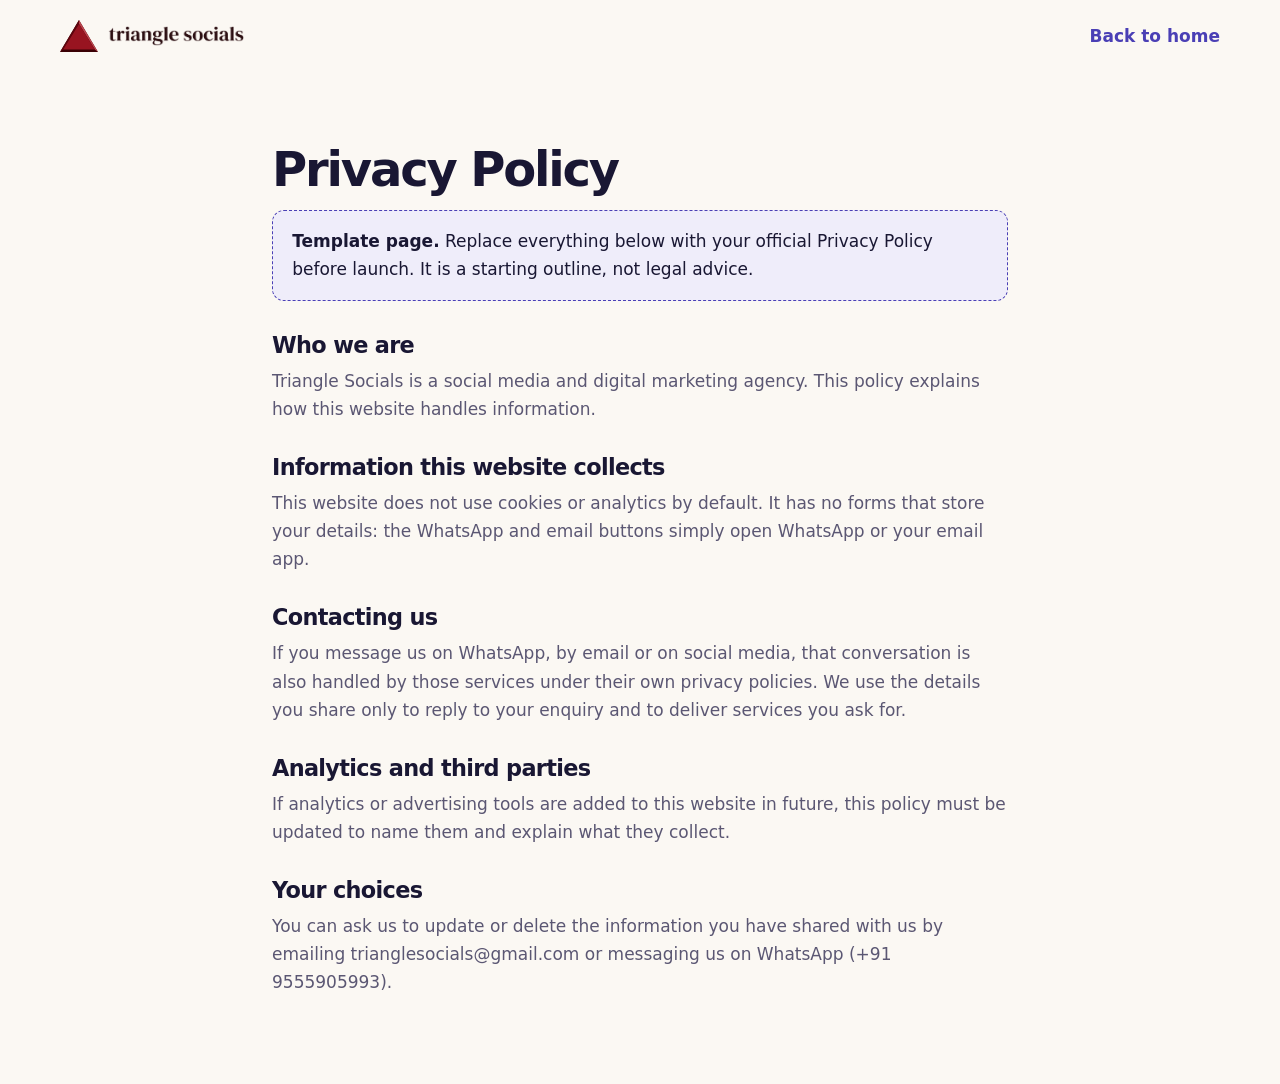
==== commit 951873ed: "Correct the WhatsApp number to +91 9555905993 Replaces the previous number in all 25 places: the 14 " ====
--- a/privacy.html
+++ b/privacy.html
@@ -37,7 +37,7 @@
   <p>If analytics or advertising tools are added to this website in future, this policy must be updated to name them and explain what they collect.</p>
 
   <h2>Your choices</h2>
-  <p>You can ask us to update or delete the information you have shared with us by emailing trianglesocials@gmail.com or messaging us on WhatsApp (+91 9559059933).</p>
+  <p>You can ask us to update or delete the information you have shared with us by emailing trianglesocials@gmail.com or messaging us on WhatsApp (+91 9555905993).</p>
 </main>
 </body>
 </html>
